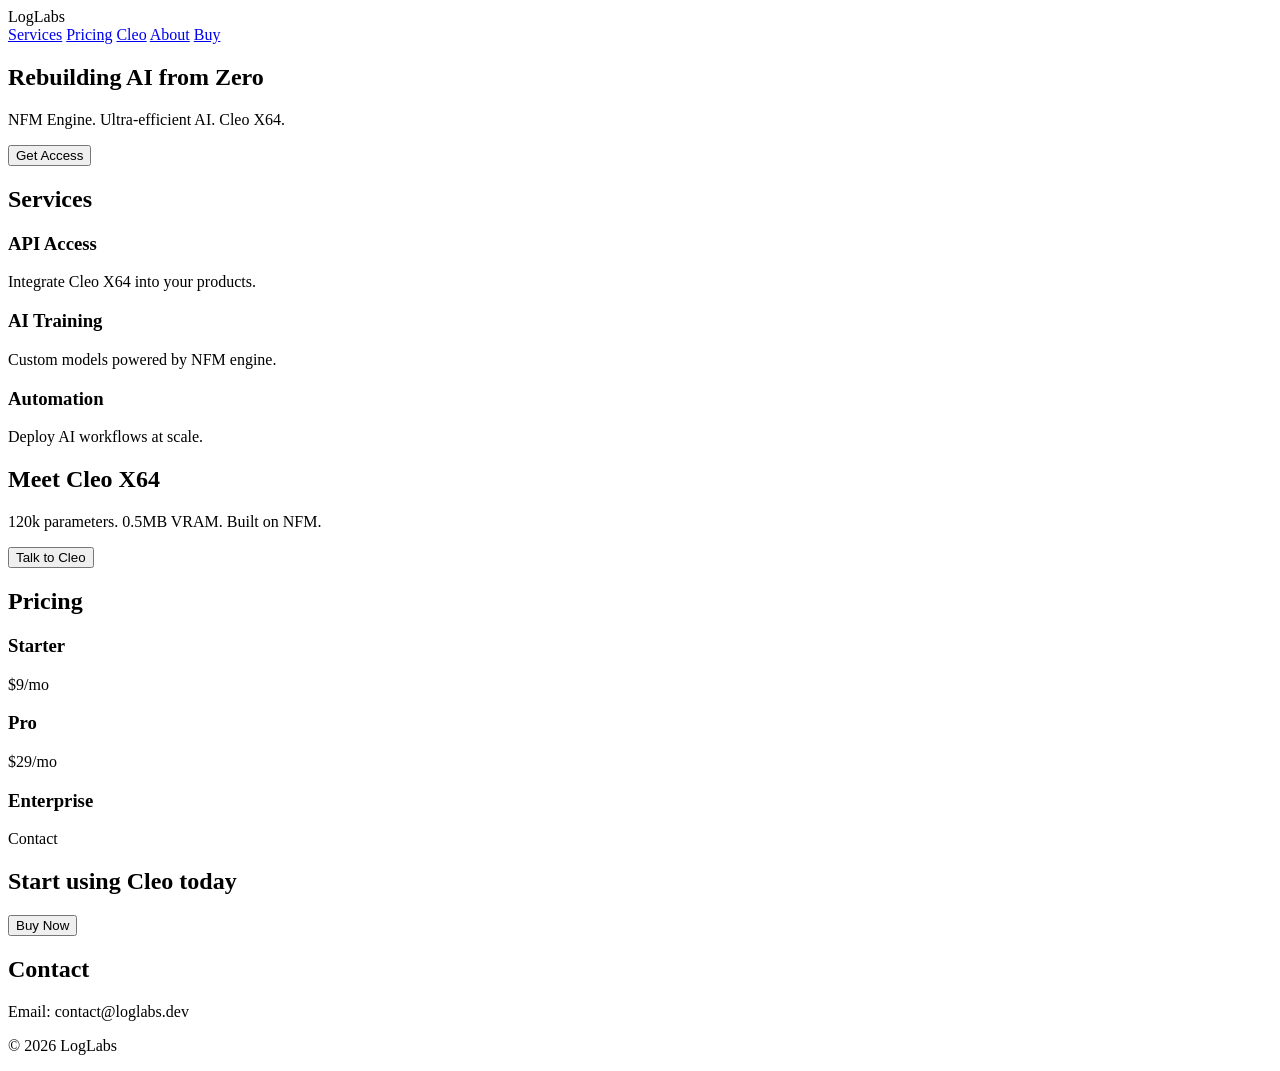
==== index.html @ 15eb7328 "Create index.html" ====
<!DOCTYPE html>
<html lang="en">
<head>
  <meta charset="UTF-8" />
  <meta name="viewport" content="width=device-width, initial-scale=1.0"/>
  <title>LogLabs</title>
  <link rel="stylesheet" href="styles.css" />
</head>
<body>

<header>
  <div class="logo">LogLabs</div>
  <nav>
    <a href="#services">Services</a>
    <a href="#pricing">Pricing</a>
    <a href="#cleo">Cleo</a>
    <a href="pages/about.html">About</a>
    <a href="#contact" class="cta">Buy</a>
  </nav>
</header>

<section class="hero">
  <h1>Rebuilding AI from Zero</h1>
  <p>NFM Engine. Ultra-efficient AI. Cleo X64.</p>
  <button onclick="scrollToSection('pricing')">Get Access</button>
</section>

<section id="services" class="section">
  <h2>Services</h2>
  <div class="grid">
    <div class="card">
      <h3>API Access</h3>
      <p>Integrate Cleo X64 into your products.</p>
    </div>
    <div class="card">
      <h3>AI Training</h3>
      <p>Custom models powered by NFM engine.</p>
    </div>
    <div class="card">
      <h3>Automation</h3>
      <p>Deploy AI workflows at scale.</p>
    </div>
  </div>
</section>

<section id="cleo" class="section">
  <h2>Meet Cleo X64</h2>
  <p>120k parameters. 0.5MB VRAM. Built on NFM.</p>
  <button>Talk to Cleo</button>
</section>

<section id="pricing" class="section">
  <h2>Pricing</h2>
  <div class="grid">
    <div class="card">
      <h3>Starter</h3>
      <p>$9/mo</p>
    </div>
    <div class="card highlight">
      <h3>Pro</h3>
      <p>$29/mo</p>
    </div>
    <div class="card">
      <h3>Enterprise</h3>
      <p>Contact</p>
    </div>
  </div>
</section>

<section class="cta-section">
  <h2>Start using Cleo today</h2>
  <button>Buy Now</button>
</section>

<section id="contact" class="section">
  <h2>Contact</h2>
  <p>Email: contact@loglabs.dev</p>
</section>

<footer>
  <p>© 2026 LogLabs</p>
</footer>

<script src="script.js"></script>
</body>
</html>
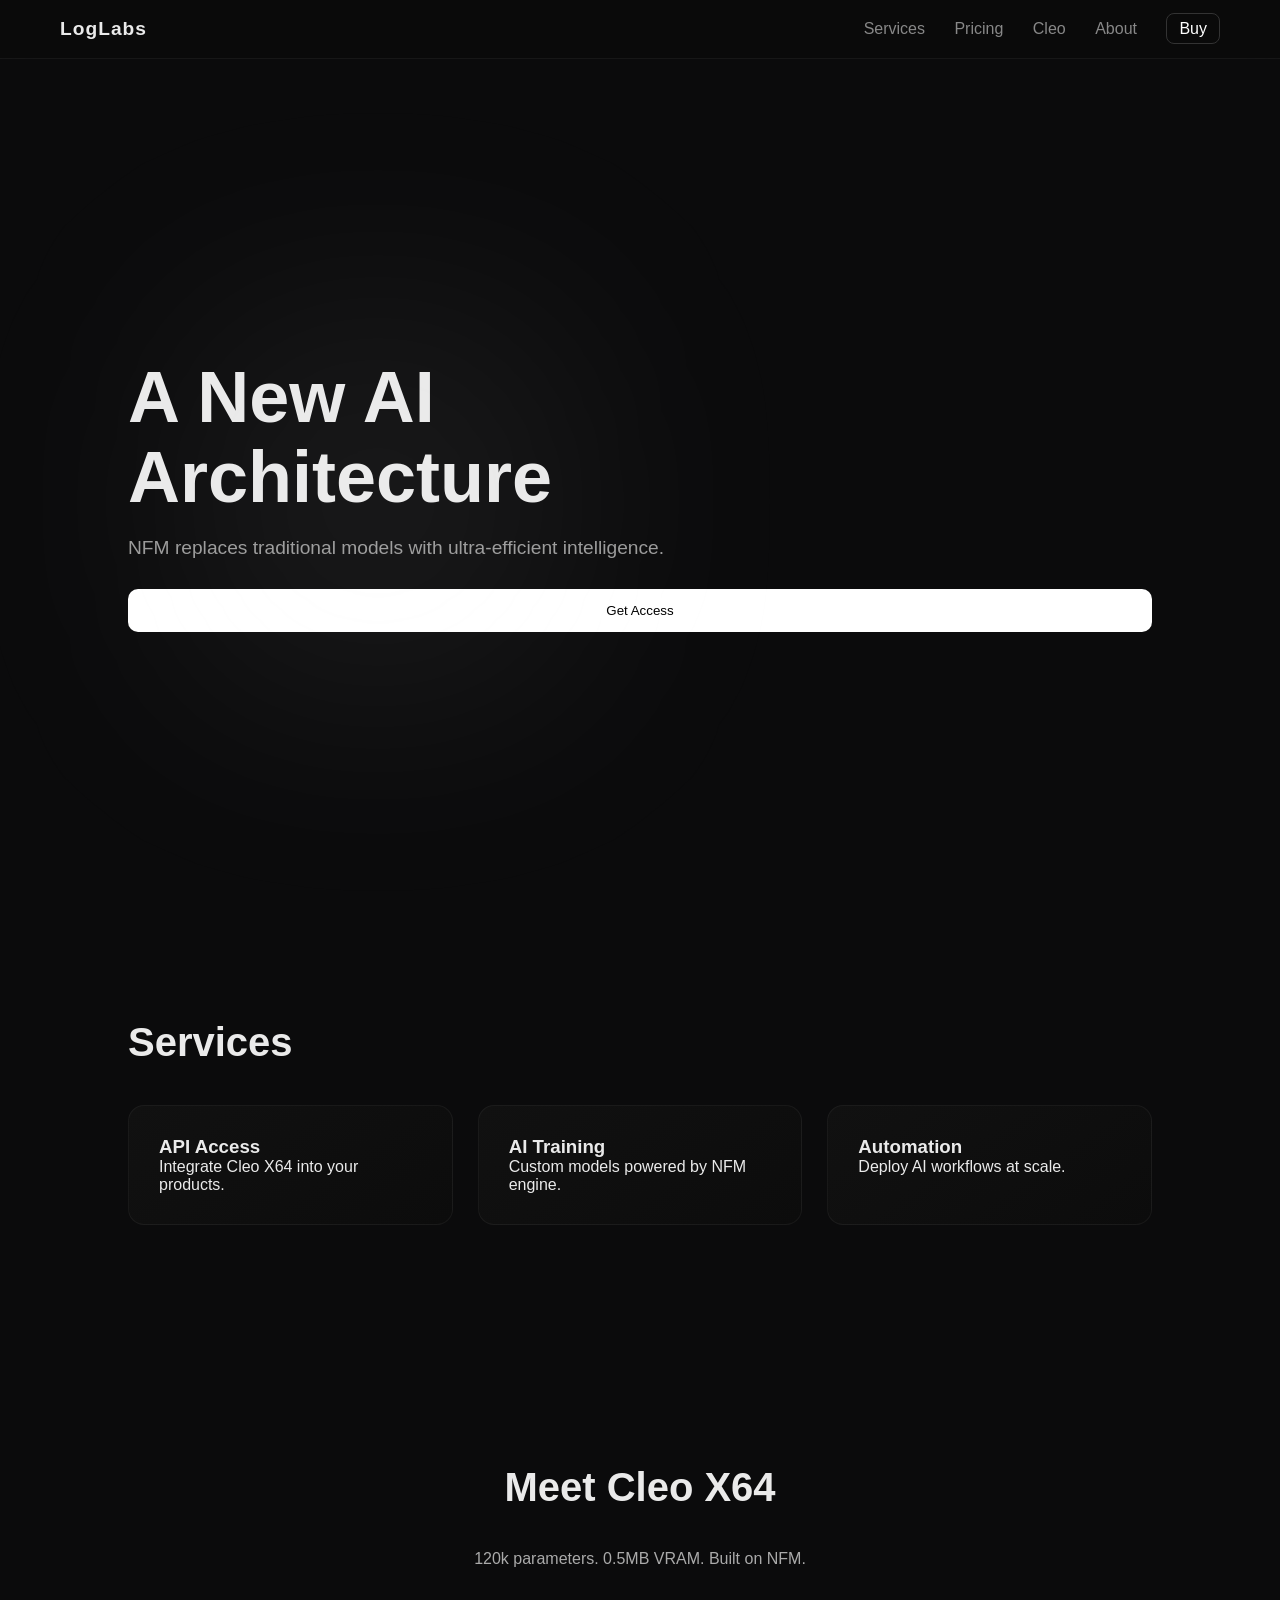
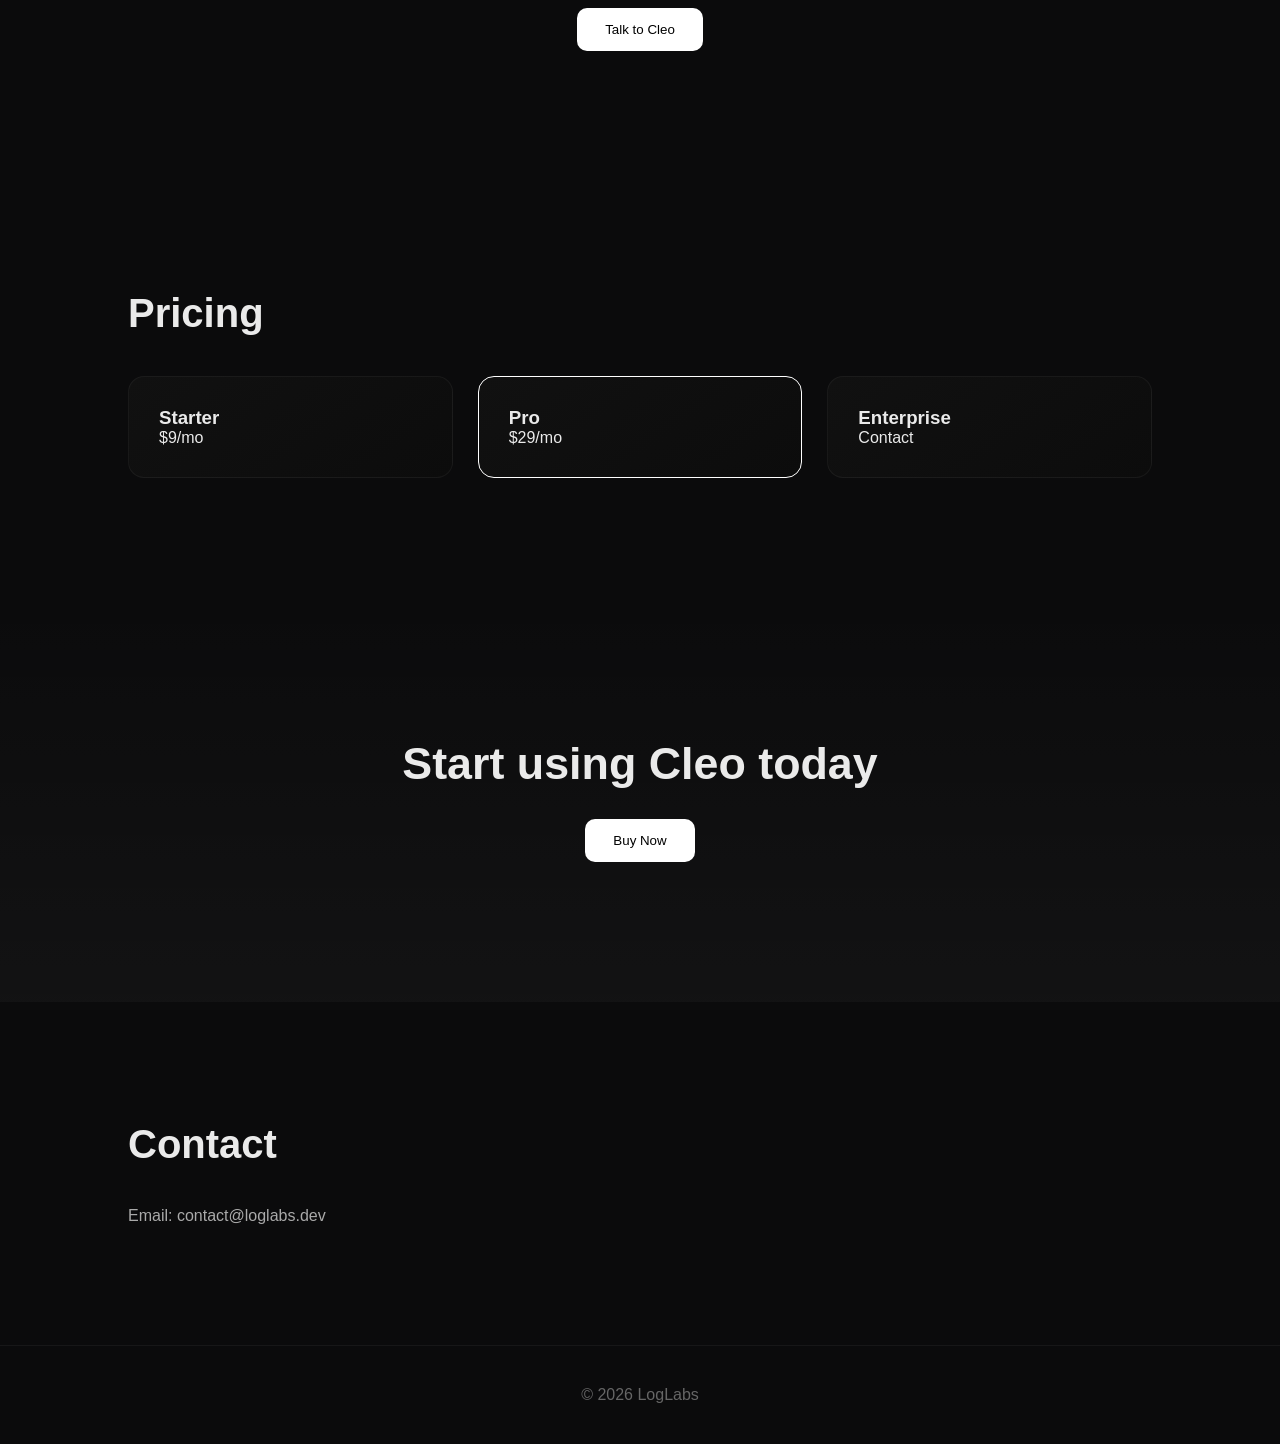
==== commit c80025da: "Update hero section heading and paragraph text" ====
--- a/index.html
+++ b/index.html
@@ -19,10 +19,12 @@
   </nav>
 </header>
 
+<main>
+
 <section class="hero">
-  <h1>Rebuilding AI from Zero</h1>
-  <p>NFM Engine. Ultra-efficient AI. Cleo X64.</p>
-  <button onclick="scrollToSection('pricing')">Get Access</button>
+ <h1>A New AI Architecture</h1>
+<p>NFM replaces traditional models with ultra-efficient intelligence.</p>
+  <button id="ctaBtn">Get Access</button>
 </section>
 
 <section id="services" class="section">
@@ -77,6 +79,8 @@
   <p>Email: contact@loglabs.dev</p>
 </section>
 
+</main>
+
 <footer>
   <p>© 2026 LogLabs</p>
 </footer>
--- a/styles.css
+++ b/styles.css
@@ -0,0 +1,192 @@
+/* RESET */
+* {
+  margin: 0;
+  padding: 0;
+  box-sizing: border-box;
+  font-family: -apple-system, BlinkMacSystemFont, "SF Pro Display", sans-serif;
+}
+
+body {
+  background: #0b0b0c;
+  color: #eaeaea;
+  overflow-x: hidden;
+}
+
+/* NAVBAR */
+header {
+  position: fixed;
+  width: 100%;
+  top: 0;
+  padding: 18px 60px;
+  display: flex;
+  justify-content: space-between;
+  align-items: center;
+  background: rgba(10,10,10,0.6);
+  backdrop-filter: blur(20px);
+  border-bottom: 1px solid rgba(255,255,255,0.05);
+  z-index: 1000;
+}
+
+.logo {
+  font-weight: 600;
+  font-size: 1.2rem;
+  letter-spacing: 1px;
+}
+
+nav a {
+  margin-left: 25px;
+  text-decoration: none;
+  color: #888;
+  transition: 0.3s;
+}
+
+nav a:hover {
+  color: #fff;
+}
+
+nav .cta {
+  color: #fff;
+  border: 1px solid #333;
+  padding: 6px 12px;
+  border-radius: 8px;
+}
+
+/* HERO */
+main {
+  margin-top: 90px;
+}
+
+.hero {
+  height: 90vh;
+  display: flex;
+  flex-direction: column;
+  justify-content: center;
+  padding: 0 10%;
+  position: relative;
+}
+
+.hero::before {
+  content: "";
+  position: absolute;
+  width: 500px;
+  height: 500px;
+  background: radial-gradient(circle, rgba(255,255,255,0.08), transparent);
+  filter: blur(100px);
+  top: 20%;
+  left: 10%;
+}
+
+.hero h1 {
+  font-size: 4.5rem;
+  font-weight: 600;
+  line-height: 1.1;
+  max-width: 700px;
+}
+
+.hero p {
+  margin-top: 20px;
+  color: #9a9a9a;
+  font-size: 1.2rem;
+}
+
+button {
+  margin-top: 30px;
+  background: white;
+  color: black;
+  border: none;
+  padding: 14px 28px;
+  border-radius: 10px;
+  font-weight: 500;
+  cursor: pointer;
+  transition: 0.25s;
+}
+
+button:hover {
+  transform: translateY(-2px);
+  opacity: 0.9;
+}
+
+/* SECTIONS */
+.section {
+  padding: 120px 10%;
+}
+
+.section h2 {
+  font-size: 2.5rem;
+  margin-bottom: 40px;
+}
+
+/* GRID */
+.grid {
+  display: grid;
+  grid-template-columns: repeat(auto-fit, minmax(260px, 1fr));
+  gap: 25px;
+}
+
+/* CARDS */
+.card {
+  background: linear-gradient(145deg, #111, #0c0c0c);
+  padding: 30px;
+  border-radius: 16px;
+  border: 1px solid rgba(255,255,255,0.05);
+  transition: 0.3s;
+  position: relative;
+  overflow: hidden;
+}
+
+.card::after {
+  content: "";
+  position: absolute;
+  inset: 0;
+  background: radial-gradient(circle at top, rgba(255,255,255,0.08), transparent);
+  opacity: 0;
+  transition: 0.3s;
+}
+
+.card:hover::after {
+  opacity: 1;
+}
+
+.card:hover {
+  transform: translateY(-5px);
+  border-color: rgba(255,255,255,0.15);
+}
+
+.card.highlight {
+  border: 1px solid #fff;
+}
+
+/* CLEO */
+#cleo {
+  text-align: center;
+}
+
+#cleo p {
+  color: #aaa;
+  max-width: 500px;
+  margin: 10px auto;
+}
+
+/* CTA */
+.cta-section {
+  text-align: center;
+  padding: 140px 20px;
+  background: linear-gradient(to bottom, transparent, rgba(255,255,255,0.03));
+}
+
+.cta-section h2 {
+  font-size: 2.8rem;
+}
+
+/* CONTACT */
+#contact p {
+  color: #aaa;
+}
+
+/* FOOTER */
+footer {
+  padding: 40px;
+  text-align: center;
+  color: #666;
+  border-top: 1px solid rgba(255,255,255,0.05);
+}
